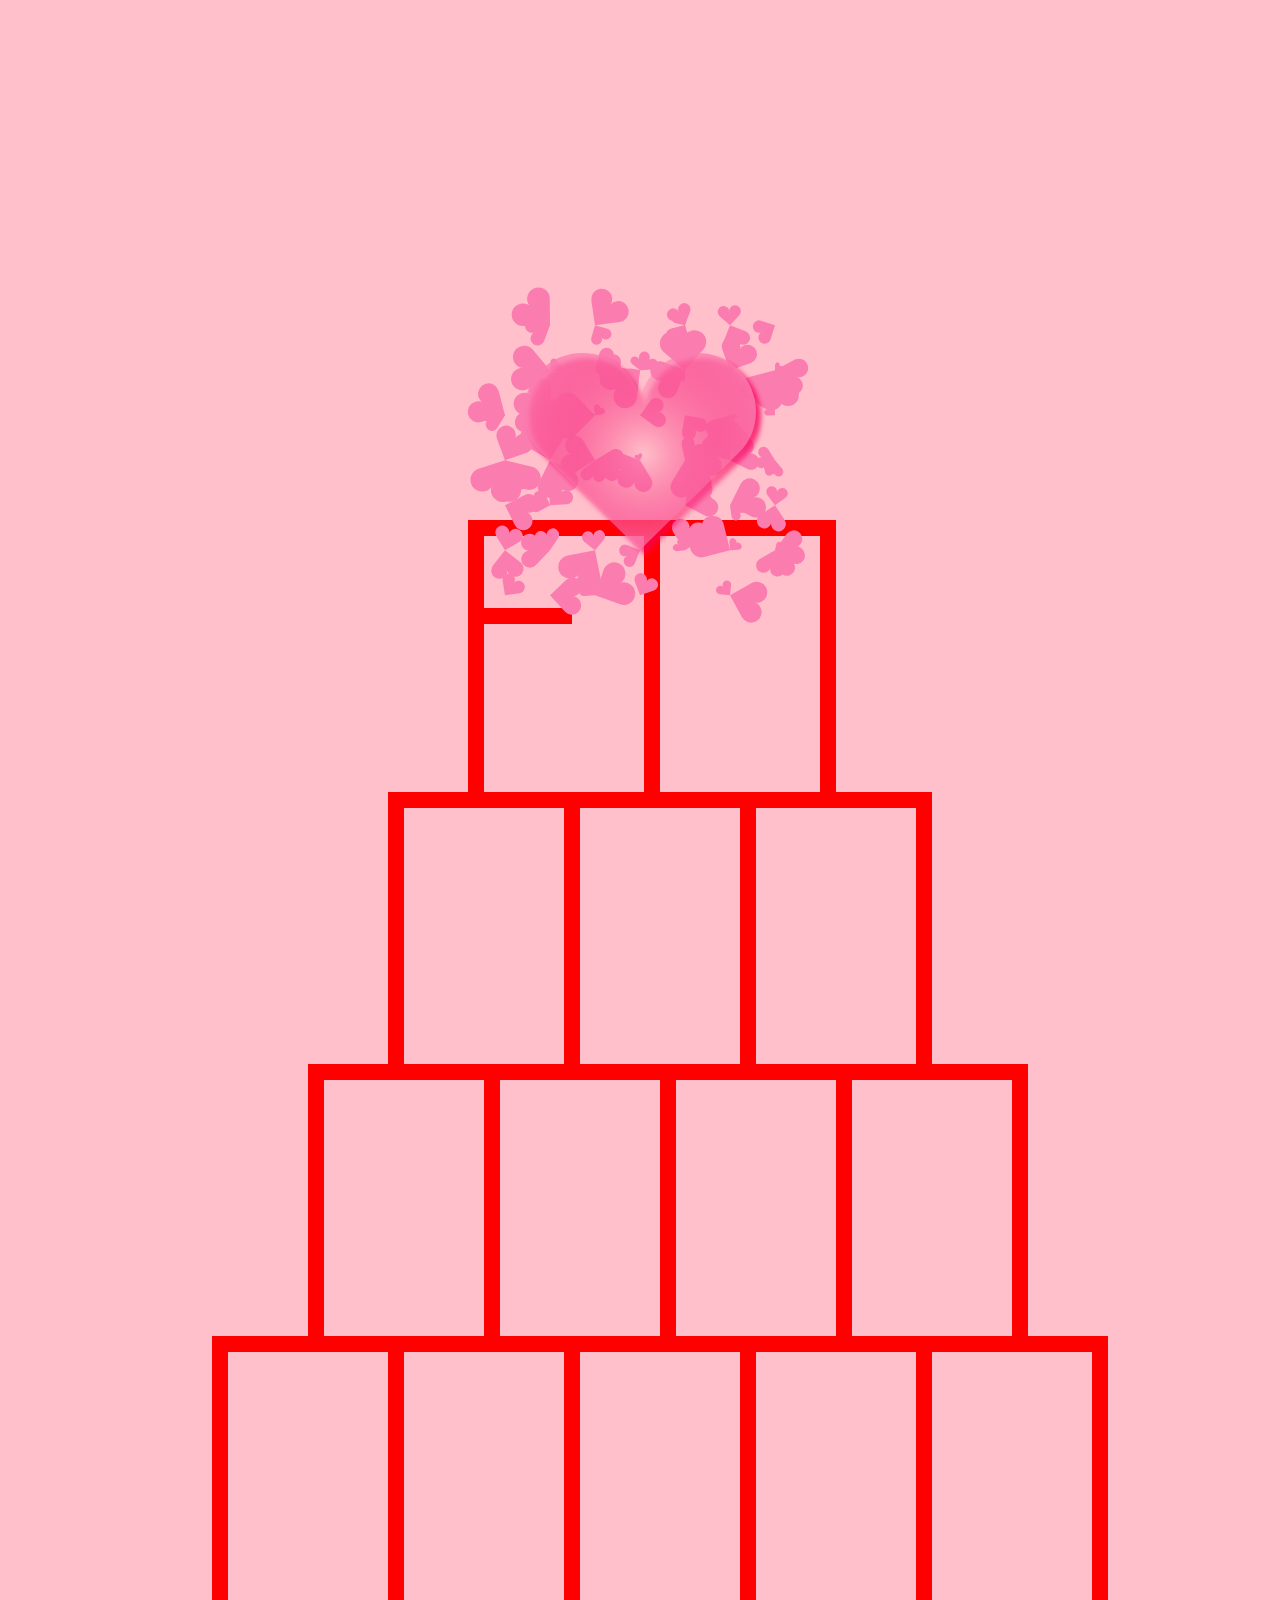
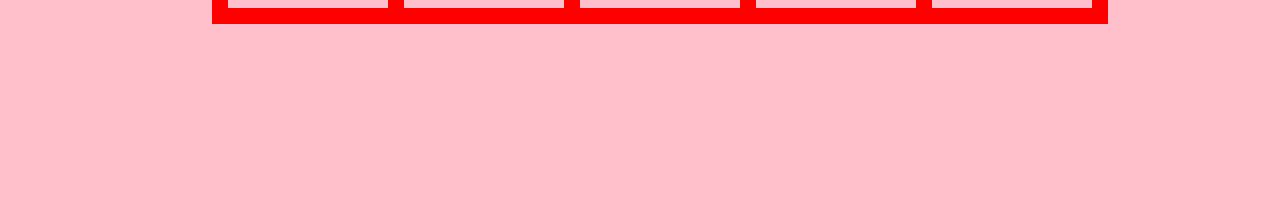
==== 2020-5-20/index.html @ d775963b "20200519" ====
<!DOCTYPE html>
<html>

<head>
    <meta charset="UTF-8">
    <title>520快乐</title>
    <link rel="stylesheet" href="css/index.css"/>
    <script type="text/javascript" src="js/jquery-1.10.2.min.js"></script>
    <script type="text/javascript" src="js/script.js"></script>
</head>

<style>
    canvas {
        position: absolute;
        top: 0;
        left: 0;
    }
</style>

<body class="body">
<audio id="musicfx" loop="loop" autoplay="autoplay">
    <source src="music/music.mp3" type="audio/mpeg">
</audio>
<div class="big">
    <div class="first">
        <div class="small all_boder" style="margin-left: 20rem;">
            <hr class="line fade_in_line" style="width: 5.5rem;margin-top: 4.5rem;margin-left: 0rem;"/>
            <hr class="line fade_in_line" style="width: 5.5rem;margin-top: 4.5rem;margin-left: 4.5rem;"/>
        </div>
        <div class="small top_right_boder bottom_boder">
            <hr class="vertical_line fade_in_line"
                style="width: 1rem;height: 6.5rem;margin-top: 4.5rem;margin-left: 4.5rem;"/>
        </div>
    </div>
    <div class="second">
        <div class="small all_boder" style="margin-left: 15rem;">
            <hr class="line fade_in_line" style="width: 5.5rem;margin-top: 4.5rem;margin-left: 4.5rem;"/>
            <hr class="line fade_in_line" style="width: 5.5rem;margin-top: 4.5rem;margin-left: 0rem;"/>
        </div>
        <div class="small top_right_boder">
            <hr class="line fade_in_line" style="width: 5.5rem;margin-top: 4.5rem;margin-left: 0rem;"/>
            <hr class="line fade_in_line" style="width: 5.5rem;margin-top: 4.5rem;margin-left: 4.5rem;"/>
        </div>
        <div class="small top_right_boder">
            <hr class="vertical_line fade_in_line"
                style="width: 1rem;height: 6.5rem;margin-top: 4.5rem;margin-left: 4.5rem;"/>
        </div>
    </div>
    <div class="third">
        <div class="small all_boder" style="margin-left: 10rem;">
            <hr class="vertical_line fade_in_line"
                style="width: 1rem;height: 3.5rem;margin-top: 2.5rem;margin-left: 4.5rem;"/>
            <hr class="line fade_in_line" style="width: 4.5rem;margin-top: 3.5rem;margin-left: 0rem;"/>
            <hr class="vertical_line fade_in_line"
                style="width: 1rem;height: 3.5rem;margin-top: -1.5rem;margin-left: 4.5rem;"/>
        </div>
        <div class="small top_right_boder">
            <hr class="vertical_line fade_in_line"
                style="width: 1rem;height: 10.5rem;margin-top: 0rem;margin-left: 4.5rem;"/>
            <hr class="vertical_line fade_in_line"
                style="width: 1rem;height: 10.5rem;margin-top: -11rem;margin-left: 9.05rem;"/>
            <hr class="line fade_in_line" style="width: 4.5rem;margin-top: 4.7rem;margin-left: 0rem;"/>
            <hr class="vertical_line fade_in_line"
                style="width: 1rem;height: 2.5rem;margin-top: -3rem;margin-left: 9.05rem;"/>
        </div>
        <div class="small top_right_boder">
            <hr class="line fade_in_line" style="width: 5.5rem;margin-top: 4.5rem;margin-left: 0rem;"/>
            <hr class="line fade_in_line" style="width: 5.5rem;margin-top: 4.5rem;margin-left: 4.5rem;"/>
        </div>
        <div class="small top_right_boder">
            <hr class="vertical_line fade_in_line"
                style="width: 1rem;height: 6.5rem;margin-top: 4.5rem;margin-left: 4.5rem;"/>
        </div>
    </div>
    <div class="fourth">
        <div class="small all_boder" style="margin-left: 4rem;">
            <hr class="line fade_in_line" style="width: 5.5rem;margin-top: 4.5rem;margin-left: 4.5rem;"/>
            <hr class="line fade_in_line" style="width: 5.5rem;margin-top: 4.5rem;margin-left: 0rem;"/>
        </div>
        <div class="small top_right_boder bottom_boder">
            <hr class="vertical_line fade_in_line"
                style="width: 1rem;height: 3.5rem;margin-top: 2.5rem;margin-left: 4.5rem;"/>
            <hr class="line fade_in_line" style="width: 4.5rem;margin-top: 3.5rem;margin-left: 0rem;"/>
            <hr class="vertical_line fade_in_line"
                style="width: 1rem;height: 3.5rem;margin-top: -1.5rem;margin-left: 4.5rem;"/>
        </div>
        <div class="small top_right_boder bottom_boder">
            <hr class="vertical_line fade_in_line"
                style="width: 1rem;height: 10.5rem;margin-top: 0rem;margin-left: 4.5rem;"/>
            <hr class="vertical_line fade_in_line"
                style="width: 1rem;height: 10.5rem;margin-top: -11rem;margin-left: 9.05rem;"/>
            <hr class="line fade_in_line" style="width: 4.5rem;margin-top: 4.7rem;margin-left: 0rem;"/>
            <hr class="vertical_line fade_in_line"
                style="width: 1rem;height: 2.5rem;margin-top: -3rem;margin-left: 9.05rem;"/>
        </div>
        <div class="small top_right_boder bottom_boder">
            <hr class="line fade_in_line" style="width: 5.5rem;margin-top: 4.5rem;margin-left: 0rem;"/>
            <hr class="line fade_in_line" style="width: 5.5rem;margin-top: 4.5rem;margin-left: 4.5rem;"/>
        </div>
        <div class="small top_right_boder bottom_boder">
            <hr class="vertical_line fade_in_line"
                style="width: 1rem;height: 6.5rem;margin-top: 4.5rem;margin-left: 4.5rem;"/>
        </div>
    </div>
    <div class="sign"
         style="color: white;position: absolute;top: 48rem;width: 100rem;font-size: 4rem;left: 39rem;display: none;">
        TO:我最最最可爱的小钰钰
    </div>
    <div class="sign"
         style="color: white;position: absolute;top: 53rem;width: 30rem;font-size: 4rem;left: 61rem;display: none;">
        爱你
    </div>
    <div class="sign"
         style="color: white;position: absolute;top: 58rem;width: 30rem;font-size: 4rem;left: 59rem;display: none;">
        我爱你
    </div>
    <div class="sign"
         style="color: white;position: absolute;top: 63rem;width: 30rem;font-size: 4rem;left: 57rem;display: none;">
        就是爱你
    </div>
    <div class="sign"
         style="color: white;position: absolute;top: 68rem;width: 30rem;font-size: 4rem;left: 55rem;display: none;">
        我就是爱你
    </div>
</div>
<div id="contents">
    <canvas id="canvas">This browser cannot use a canvas.</canvas>
</div>
</body>
<script>
    $(function () {
        $(".fade_in_line").each(function (i) {
            setTimeout(function () {
                $(".fade_in_line").eq(i).fadeIn(200);
                if ((i + 1) == $(".fade_in_line").length) {
                    setTimeout(function () {
                        $(".sign").fadeIn(200)
                    }, 200);
                }
            }, 500 * (i + 1));
        });
    });
</script>

</html>
---- 2020-5-20/css/index.css ----
.body {
    background: pink;
}

.big {
    width: 61.5rem;
    height: 100rem;
    margin: 200px auto auto;
    background: transparent;
}

.small {
    width: 10rem;
    height: 16rem;
    background: transparent;
    float: left;
    margin: auto;
}

.first {
    position: relative;
    width: 60rem;
    height: 16rem;
    background: transparent;
    float: left;
    margin-top: 20rem;
    text-align: center;
}

.second {
    width: 60rem;
    height: 16rem;
    background: transparent;
    float: left;
    margin-top: 1rem;
}

.third {
    width: 60rem;
    height: 16rem;
    background: transparent;
    float: left;
    margin-top: 1rem;
}

.fourth {
    width: 60rem;
    height: 16rem;
    background: transparent;
    float: left;
    margin-top: 1rem;
}

.all_boder {
    border: 1rem solid red;
}

.left_top_boder {
    border-top: 1rem solid red;
    border-left: 1rem solid red;
}

.top_right_boder {
    border-right: 1rem solid red;
    border-top: 1rem solid red;
}

.bottom_boder {
    border-bottom: 1rem solid red;
}

.line {
    border: none;
    border-top: 1rem solid red;
    display: none;
}

.vertical_line {
    border: none;
    border-left: 1rem solid red;
    display: none;
}

.sign {
    margin-top: 60rem;
    color: gray;

}
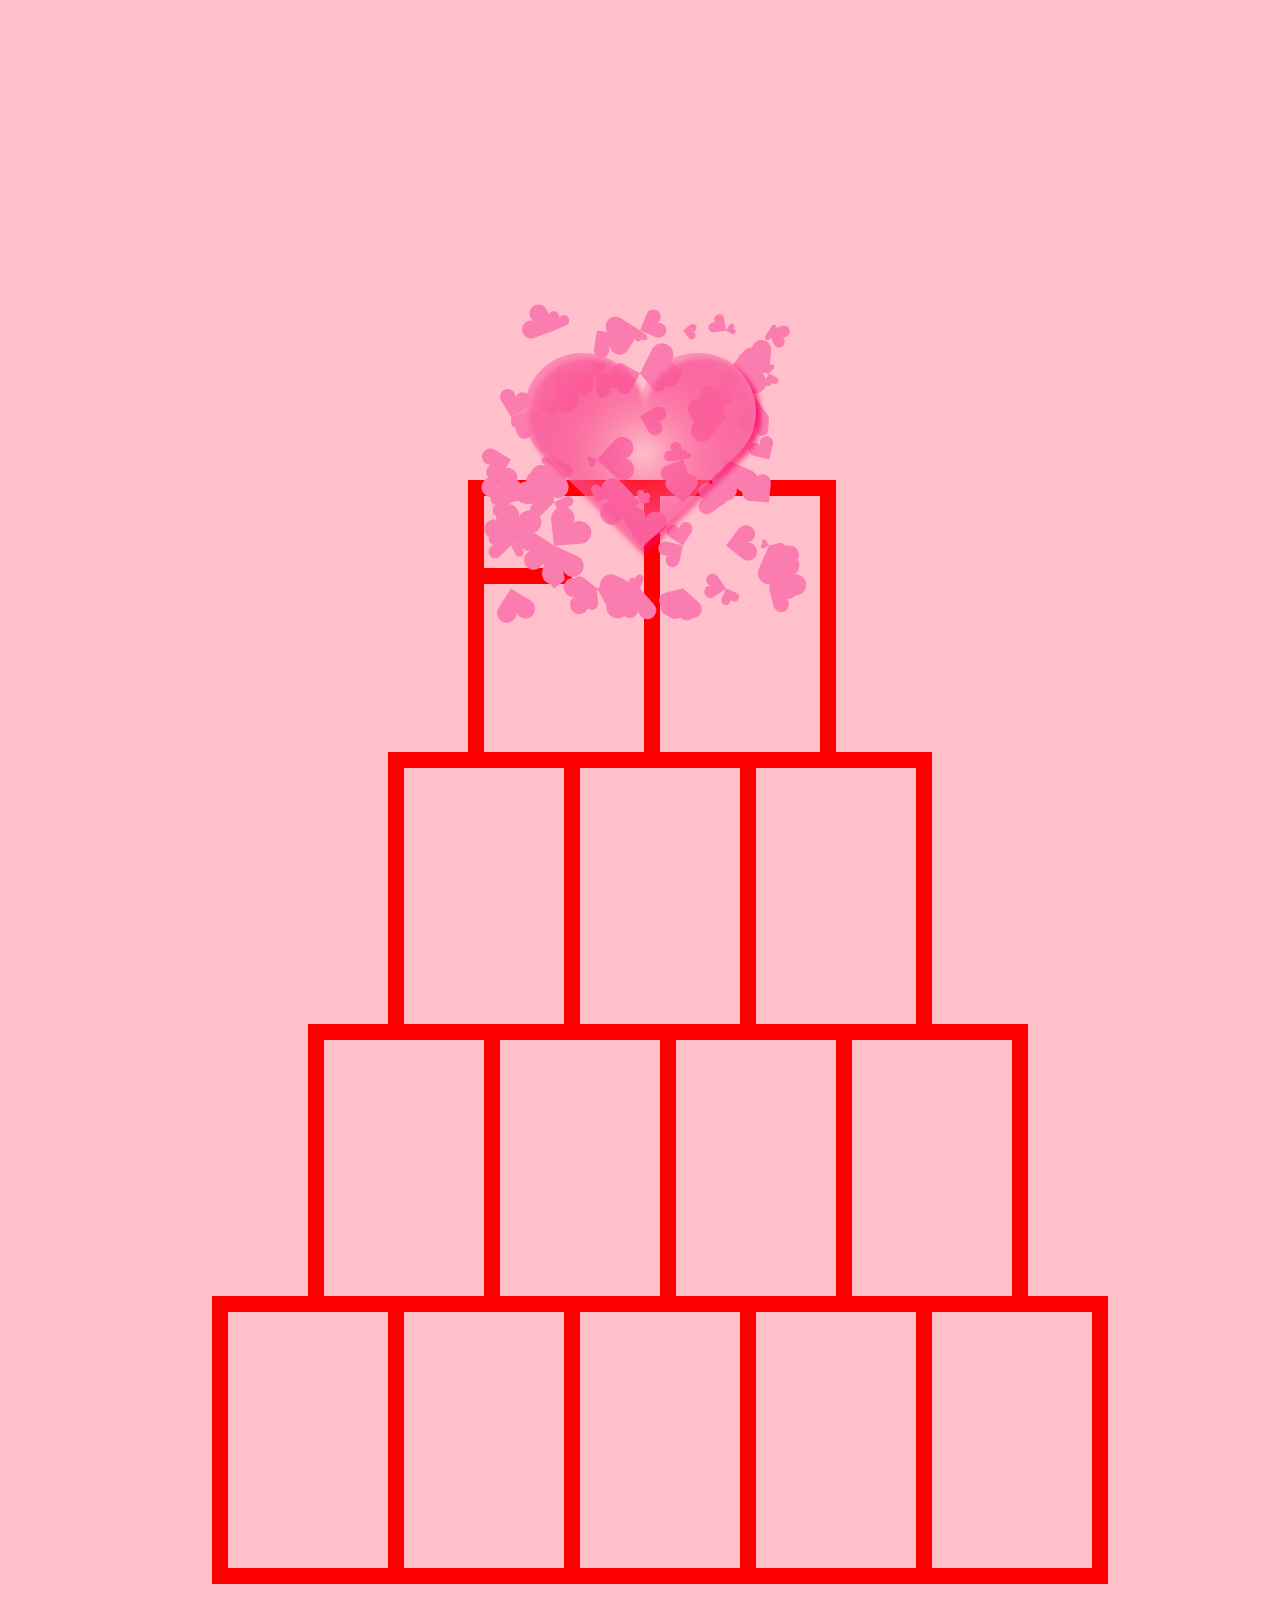
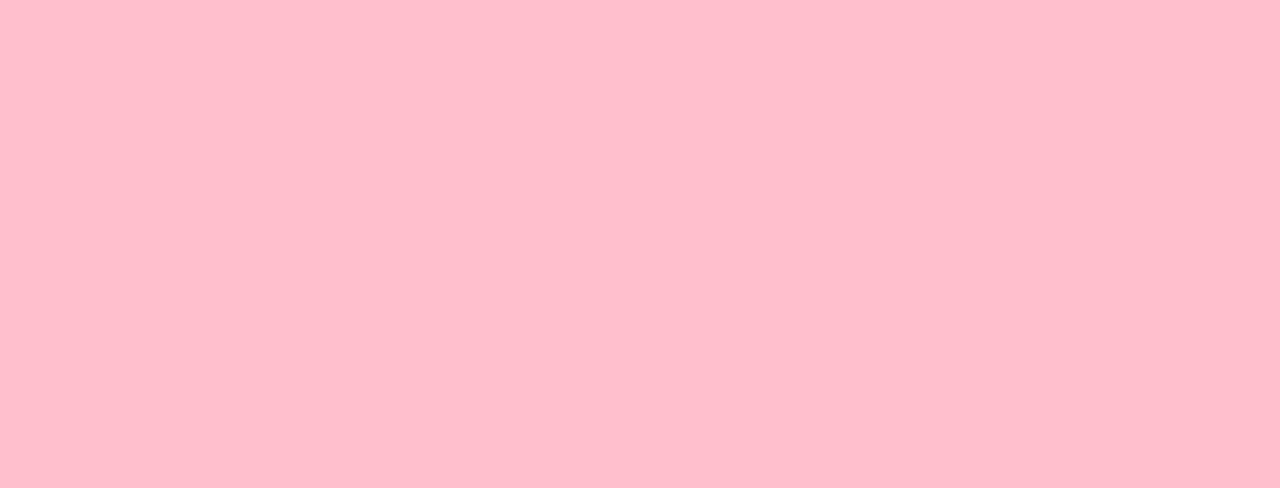
==== commit 317f3f3d: "20200520" ====
--- a/2020-5-20/index.html
+++ b/2020-5-20/index.html
@@ -103,24 +103,16 @@
         </div>
     </div>
     <div class="sign"
-         style="color: white;position: absolute;top: 48rem;width: 100rem;font-size: 4rem;left: 39rem;display: none;">
-        TO:我最最最可爱的小钰钰
+         style="color: white;position: absolute;top: 42rem;width: 5rem;font-size: 2rem;left: 60%;display: none;">
+        To 我最最最可爱的小钰钰：
     </div>
     <div class="sign"
-         style="color: white;position: absolute;top: 53rem;width: 30rem;font-size: 4rem;left: 61rem;display: none;">
-        爱你
+         style="color: white;position: absolute;top: 46rem;width: 5rem;font-size: 2rem;left: 60%;display: none;">
+        爱你 我爱你 就是爱你 我就是爱你
     </div>
     <div class="sign"
-         style="color: white;position: absolute;top: 58rem;width: 30rem;font-size: 4rem;left: 59rem;display: none;">
-        我爱你
-    </div>
-    <div class="sign"
-         style="color: white;position: absolute;top: 63rem;width: 30rem;font-size: 4rem;left: 57rem;display: none;">
-        就是爱你
-    </div>
-    <div class="sign"
-         style="color: white;position: absolute;top: 68rem;width: 30rem;font-size: 4rem;left: 55rem;display: none;">
-        我就是爱你
+         style="color: white;position: absolute;top: 50rem;width: 5rem;font-size: 2rem;left: 60%;display: none;">
+        苗锦洲 2020/05/20
     </div>
 </div>
 <div id="contents">
--- a/2020-5-20/css/index.css
+++ b/2020-5-20/css/index.css
@@ -5,7 +5,7 @@
 .big {
     width: 61.5rem;
     height: 100rem;
-    margin: 200px auto auto;
+    margin: 30rem auto auto;
     background: transparent;
 }
 
@@ -23,7 +23,6 @@
     height: 16rem;
     background: transparent;
     float: left;
-    margin-top: 20rem;
     text-align: center;
 }
 
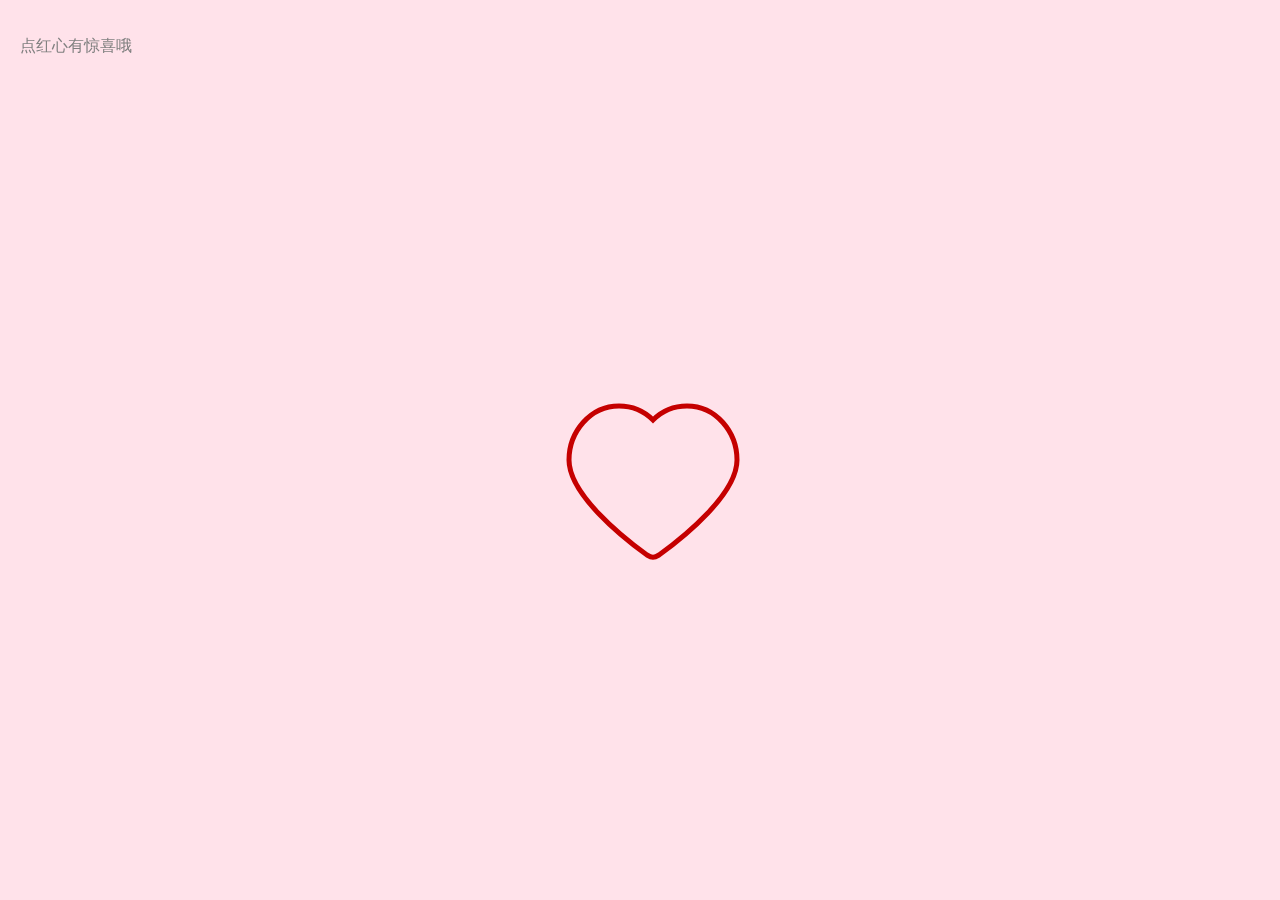
==== commit 97e2ab2a: "20200520" ====
--- a/2020-5-20/index.html
+++ b/2020-5-20/index.html
@@ -1,137 +1,140 @@
 <!DOCTYPE html>
-<html>
-
+<html lang="zh">
 <head>
     <meta charset="UTF-8">
-    <title>520快乐</title>
-    <link rel="stylesheet" href="css/index.css"/>
-    <script type="text/javascript" src="js/jquery-1.10.2.min.js"></script>
-    <script type="text/javascript" src="js/script.js"></script>
+    <title>点红心有惊喜哦</title>
+    <link rel="stylesheet" href="css/index.css">
+    <script type="text/javascript" src='js/jquery.min.js'></script>
+    <script type="text/javascript" src='js/anime.min.js'></script>
 </head>
-
-<style>
-    canvas {
-        position: absolute;
-        top: 0;
-        left: 0;
-    }
-</style>
-
-<body class="body">
-<audio id="musicfx" loop="loop" autoplay="autoplay">
-    <source src="music/music.mp3" type="audio/mpeg">
-</audio>
-<div class="big">
-    <div class="first">
-        <div class="small all_boder" style="margin-left: 20rem;">
-            <hr class="line fade_in_line" style="width: 5.5rem;margin-top: 4.5rem;margin-left: 0rem;"/>
-            <hr class="line fade_in_line" style="width: 5.5rem;margin-top: 4.5rem;margin-left: 4.5rem;"/>
-        </div>
-        <div class="small top_right_boder bottom_boder">
-            <hr class="vertical_line fade_in_line"
-                style="width: 1rem;height: 6.5rem;margin-top: 4.5rem;margin-left: 4.5rem;"/>
-        </div>
-    </div>
-    <div class="second">
-        <div class="small all_boder" style="margin-left: 15rem;">
-            <hr class="line fade_in_line" style="width: 5.5rem;margin-top: 4.5rem;margin-left: 4.5rem;"/>
-            <hr class="line fade_in_line" style="width: 5.5rem;margin-top: 4.5rem;margin-left: 0rem;"/>
-        </div>
-        <div class="small top_right_boder">
-            <hr class="line fade_in_line" style="width: 5.5rem;margin-top: 4.5rem;margin-left: 0rem;"/>
-            <hr class="line fade_in_line" style="width: 5.5rem;margin-top: 4.5rem;margin-left: 4.5rem;"/>
-        </div>
-        <div class="small top_right_boder">
-            <hr class="vertical_line fade_in_line"
-                style="width: 1rem;height: 6.5rem;margin-top: 4.5rem;margin-left: 4.5rem;"/>
-        </div>
-    </div>
-    <div class="third">
-        <div class="small all_boder" style="margin-left: 10rem;">
-            <hr class="vertical_line fade_in_line"
-                style="width: 1rem;height: 3.5rem;margin-top: 2.5rem;margin-left: 4.5rem;"/>
-            <hr class="line fade_in_line" style="width: 4.5rem;margin-top: 3.5rem;margin-left: 0rem;"/>
-            <hr class="vertical_line fade_in_line"
-                style="width: 1rem;height: 3.5rem;margin-top: -1.5rem;margin-left: 4.5rem;"/>
-        </div>
-        <div class="small top_right_boder">
-            <hr class="vertical_line fade_in_line"
-                style="width: 1rem;height: 10.5rem;margin-top: 0rem;margin-left: 4.5rem;"/>
-            <hr class="vertical_line fade_in_line"
-                style="width: 1rem;height: 10.5rem;margin-top: -11rem;margin-left: 9.05rem;"/>
-            <hr class="line fade_in_line" style="width: 4.5rem;margin-top: 4.7rem;margin-left: 0rem;"/>
-            <hr class="vertical_line fade_in_line"
-                style="width: 1rem;height: 2.5rem;margin-top: -3rem;margin-left: 9.05rem;"/>
-        </div>
-        <div class="small top_right_boder">
-            <hr class="line fade_in_line" style="width: 5.5rem;margin-top: 4.5rem;margin-left: 0rem;"/>
-            <hr class="line fade_in_line" style="width: 5.5rem;margin-top: 4.5rem;margin-left: 4.5rem;"/>
-        </div>
-        <div class="small top_right_boder">
-            <hr class="vertical_line fade_in_line"
-                style="width: 1rem;height: 6.5rem;margin-top: 4.5rem;margin-left: 4.5rem;"/>
-        </div>
-    </div>
-    <div class="fourth">
-        <div class="small all_boder" style="margin-left: 4rem;">
-            <hr class="line fade_in_line" style="width: 5.5rem;margin-top: 4.5rem;margin-left: 4.5rem;"/>
-            <hr class="line fade_in_line" style="width: 5.5rem;margin-top: 4.5rem;margin-left: 0rem;"/>
-        </div>
-        <div class="small top_right_boder bottom_boder">
-            <hr class="vertical_line fade_in_line"
-                style="width: 1rem;height: 3.5rem;margin-top: 2.5rem;margin-left: 4.5rem;"/>
-            <hr class="line fade_in_line" style="width: 4.5rem;margin-top: 3.5rem;margin-left: 0rem;"/>
-            <hr class="vertical_line fade_in_line"
-                style="width: 1rem;height: 3.5rem;margin-top: -1.5rem;margin-left: 4.5rem;"/>
-        </div>
-        <div class="small top_right_boder bottom_boder">
-            <hr class="vertical_line fade_in_line"
-                style="width: 1rem;height: 10.5rem;margin-top: 0rem;margin-left: 4.5rem;"/>
-            <hr class="vertical_line fade_in_line"
-                style="width: 1rem;height: 10.5rem;margin-top: -11rem;margin-left: 9.05rem;"/>
-            <hr class="line fade_in_line" style="width: 4.5rem;margin-top: 4.7rem;margin-left: 0rem;"/>
-            <hr class="vertical_line fade_in_line"
-                style="width: 1rem;height: 2.5rem;margin-top: -3rem;margin-left: 9.05rem;"/>
-        </div>
-        <div class="small top_right_boder bottom_boder">
-            <hr class="line fade_in_line" style="width: 5.5rem;margin-top: 4.5rem;margin-left: 0rem;"/>
-            <hr class="line fade_in_line" style="width: 5.5rem;margin-top: 4.5rem;margin-left: 4.5rem;"/>
-        </div>
-        <div class="small top_right_boder bottom_boder">
-            <hr class="vertical_line fade_in_line"
-                style="width: 1rem;height: 6.5rem;margin-top: 4.5rem;margin-left: 4.5rem;"/>
-        </div>
-    </div>
-    <div class="sign"
-         style="color: white;position: absolute;top: 42rem;width: 5rem;font-size: 2rem;left: 60%;display: none;">
-        To 我最最最可爱的小钰钰：
-    </div>
-    <div class="sign"
-         style="color: white;position: absolute;top: 46rem;width: 5rem;font-size: 2rem;left: 60%;display: none;">
-        爱你 我爱你 就是爱你 我就是爱你
-    </div>
-    <div class="sign"
-         style="color: white;position: absolute;top: 50rem;width: 5rem;font-size: 2rem;left: 60%;display: none;">
-        苗锦洲 2020/05/20
-    </div>
+<body>
+<p id="tip_text" class="tip_text">点红心有惊喜哦</p>
+<div class="controls__item like">
+    <svg width="397" height="470" version="1">
+        <path class="main"
+              d="M211 226c9-9 21-14 34-14 29 0 50 26 50 54 0 34-53 77-78 95-5 3-7 3-12 0-25-18-78-61-78-95 0-28 21-54 50-54 13 0 25 5 34 14z"/>
+        <path class="second"
+              d="M211 226c9-9 21-14 34-14 29 0 50 26 50 54 0 34-53 77-78 95-5 3-7 3-12 0-25-18-78-61-78-95 0-28 21-54 50-54 13 0 25 5 34 14z"/>
+        <path class="line line1" d="M171 294c-43-12-106-47-111-62-18-52 0-125 0-125"/>
+        <path class="line line2" d="M197 244c-11-31-25-75-32-119-12-79-5-125-5-125"/>
+        <path class="line line3" d="M258 251c23-18 49-43 61-67 25-50 19-74 13-153"/>
+        <path class="line line4" d="M246 304c22 15 54 34 79 37 46 7 58-53 62-88s-8-96-8-96"/>
+        <path class="line line5" d="M217 330c6 36 23 85 62 111 69 46 117-56 117-56"/>
+        <path class="line line6" d="M204 330c-9 46-25 112-46 134-34 35-66-111-66-111"/>
+        <path class="line line7" d="M191 309c-24 25-69 63-108 74C15 402 0 234 0 234"/>
+    </svg>
+    <img class="heart heart1" src="img/l.png" width="40" alt="">
+    <img class="heart heart2" src="img/l.png" width="40" alt="">
+    <img class="heart heart3" src="img/l.png" width="40" alt="">
+    <img class="heart heart4" src="img/l.png" width="40" alt="">
+    <img class="heart heart5" src="img/l.png" width="40" alt="">
+    <img class="heart heart6" src="img/l.png" width="40" alt="">
+    <img class="heart heart7" src="img/l.png" width="40" alt="">
 </div>
-<div id="contents">
-    <canvas id="canvas">This browser cannot use a canvas.</canvas>
-</div>
-</body>
-<script>
-    $(function () {
-        $(".fade_in_line").each(function (i) {
-            setTimeout(function () {
-                $(".fade_in_line").eq(i).fadeIn(200);
-                if ((i + 1) == $(".fade_in_line").length) {
-                    setTimeout(function () {
-                        $(".sign").fadeIn(200)
-                    }, 200);
+<a id="continue_text" class="continue_text" href="main.html">继续</a>
+<script type="text/javascript">
+    let getRandomInt = (min, max) => {
+        min = Math.ceil(min);
+        max = Math.floor(max);
+        return Math.floor(Math.random() * (max - min + 1)) + min;
+    };
+    let mainHeart = anime();
+    let secondHeart = anime();
+    let path1 = anime.path('.line1');
+    let path2 = anime.path('.line2');
+    let path3 = anime.path('.line3');
+    let path4 = anime.path('.line4');
+    let path5 = anime.path('.line5');
+    let path6 = anime.path('.line6');
+    let path7 = anime.path('.line7');
+    let floatingHearts = () => {
+        $('.heart').show();
+        anime({
+            targets: '.heart1',
+            translateX: path1('x'),
+            translateY: path1('y'),
+            scale: {value: [1, 0], delay: getRandomInt(400, 600), duration: getRandomInt(1000, 2000)},
+            easing: 'easeInOutCubic',
+            duration: 2000
+        });
+        anime({
+            targets: '.heart2',
+            translateX: path2('x'),
+            translateY: path2('y'),
+            scale: {value: [1, 0], delay: getRandomInt(400, 600), duration: getRandomInt(1000, 2000)},
+            easing: 'easeInOutCubic',
+            duration: 2000
+        });
+        anime({
+            targets: '.heart3',
+            translateX: path3('x'),
+            translateY: path3('y'),
+            scale: {value: [1, 0], delay: getRandomInt(400, 600), duration: getRandomInt(1000, 2000)},
+            easing: 'easeInOutCubic',
+            duration: 2000
+        });
+        anime({
+            targets: '.heart4',
+            translateX: path4('x'),
+            translateY: path4('y'),
+            scale: {value: [1, 0], delay: getRandomInt(400, 600), duration: getRandomInt(1000, 2000)},
+            easing: 'easeInOutCubic',
+            duration: 2000,
+        });
+        anime({
+            targets: '.heart5',
+            translateX: path5('x'),
+            translateY: path5('y'),
+            scale: {value: [1, 0], delay: getRandomInt(400, 600), duration: getRandomInt(1000, 2000)},
+            easing: 'easeInOutCubic',
+            duration: 2000
+        });
+        anime({
+            targets: '.heart6',
+            translateX: path6('x'),
+            translateY: path6('y'),
+            scale: {value: [1, 0], delay: getRandomInt(400, 600), duration: getRandomInt(1000, 2000)},
+            easing: 'easeInOutCubic',
+            duration: 2000
+        });
+        anime({
+            targets: '.heart7',
+            translateX: path7('x'),
+            translateY: path7('y'),
+            scale: {value: [1, 0], delay: getRandomInt(400, 600), duration: getRandomInt(1000, 2000)},
+            easing: 'easeInOutCubic',
+            duration: 2000,
+        });
+    };
+    $('body').on('click', '.like', (e) => {
+        let $this = $(e.currentTarget);
+        if ($this.hasClass('active')) {
+            secondHeart.pause();
+            mainHeart.pause();
+            $this.toggleClass('active');
+            mainHeart = anime({targets: '.like .main', scale: 1, duration: 1, delay: 0});
+            anime({targets: '.like .second', scale: 0, easing: 'linear', duration: 150});
+            $('#continue_text').css('display', 'none');
+            $('#tip_text').css('display', 'block');
+        } else {
+            secondHeart.pause();
+            mainHeart.pause();
+            $this.toggleClass('active');
+            anime({
+                targets: '.like .second',
+                scale: 0,
+                easeing: 'linear',
+                duration: 0,
+                complete: () => {
+                    secondHeart = anime({targets: '.like .second', scale: 1});
+                    mainHeart = anime({targets: '.like .main', scale: 0, duration: 1, delay: 300});
                 }
-            }, 500 * (i + 1));
-        });
+            });
+            floatingHearts();
+            $('#continue_text').css('display', 'block');
+            $('#tip_text').css('display', 'none');
+        }
     });
 </script>
-
+</body>
 </html>--- a/2020-5-20/css/index.css
+++ b/2020-5-20/css/index.css
@@ -1,88 +1,75 @@
-.body {
-    background: pink;
+html,
+body {
+    height: 100%;
+    background: #ffe2ea;
+    overflow: hidden;
+    padding: 0;
+    margin: 0;
 }
 
-.big {
-    width: 61.5rem;
-    height: 100rem;
-    margin: 30rem auto auto;
-    background: transparent;
+body {
+    display: flex;
+    align-items: center;
+    justify-content: center;
 }
 
-.small {
-    width: 10rem;
-    height: 16rem;
-    background: transparent;
-    float: left;
-    margin: auto;
+/*  主要样式 */
+.like {
+    margin-top: -38px;
+    position: relative;
 }
 
-.first {
-    position: relative;
-    width: 60rem;
-    height: 16rem;
-    background: transparent;
-    float: left;
-    text-align: center;
-}
-
-.second {
-    width: 60rem;
-    height: 16rem;
-    background: transparent;
-    float: left;
-    margin-top: 1rem;
-}
-
-.third {
-    width: 60rem;
-    height: 16rem;
-    background: transparent;
-    float: left;
-    margin-top: 1rem;
-}
-
-.fourth {
-    width: 60rem;
-    height: 16rem;
-    background: transparent;
-    float: left;
-    margin-top: 1rem;
-}
-
-.all_boder {
-    border: 1rem solid red;
-}
-
-.left_top_boder {
-    border-top: 1rem solid red;
-    border-left: 1rem solid red;
-}
-
-.top_right_boder {
-    border-right: 1rem solid red;
-    border-top: 1rem solid red;
-}
-
-.bottom_boder {
-    border-bottom: 1rem solid red;
-}
-
-.line {
-    border: none;
-    border-top: 1rem solid red;
+.like .heart {
+    position: absolute;
+    top: -10px;
+    left: -11px;
+    z-index: 1;
+    -webkit-user-select: none;
+    -moz-user-select: none;
+    -ms-user-select: none;
+    user-select: none;
+    pointer-events: none;
     display: none;
 }
 
-.vertical_line {
-    border: none;
-    border-left: 1rem solid red;
-    display: none;
+.like .line {
+    fill: none;
 }
 
-.sign {
-    margin-top: 60rem;
-    color: gray;
-
+.like .second {
+    fill: #c50000;
+    -webkit-transform: scale(0);
+    transform: scale(0);
+    -webkit-transform-origin: 53% 61% 0px;
+    transform-origin: 53% 61% 0px;
 }
 
+.like .main {
+    stroke: #c50000;
+    stroke-width: 5px;
+    fill: #ffe2ea;
+    -webkit-transform-origin: 50% 50%;
+    transform-origin: 50% 50%;
+}
+
+.like svg {
+    transition: all .2s ease-in-out;
+    position: relative;
+    overflow: visible;
+    z-index: 2;
+    cursor: pointer;
+}
+
+.tip_text {
+    position: fixed;
+    top: 20px;
+    left: 20px;
+    color: grey;
+}
+
+.continue_text {
+    position: fixed;
+    bottom: 20px;
+    right: 20px;
+    display: none;
+}